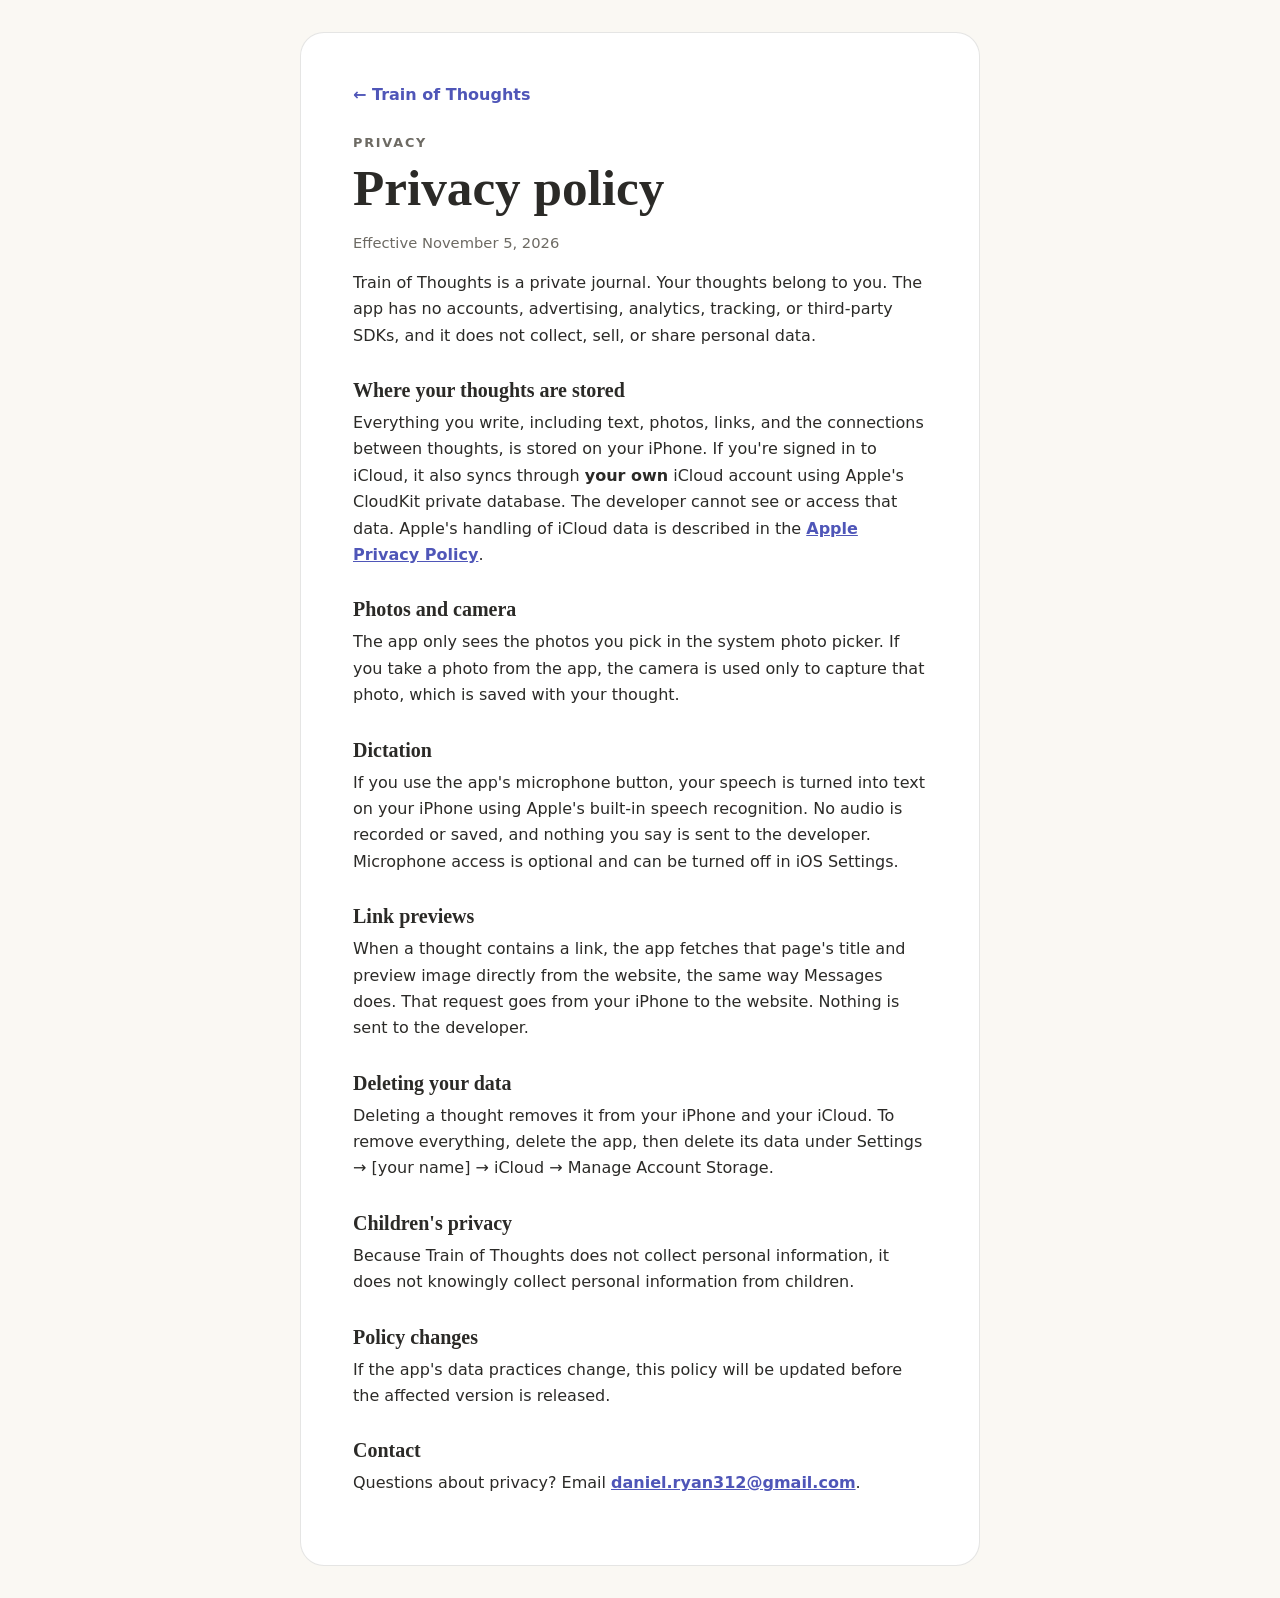
==== privacy.html @ 3e5318fe "Privacy policy and support pages for Train of Thoughts Co-Authored-By: Claude Opus 5.5 <noreply@anth" ====
<!doctype html>
<html lang="en">
  <head>
    <meta charset="utf-8" />
    <meta name="viewport" content="width=device-width, initial-scale=1" />
    <meta name="theme-color" content="#faf8f3" />
    <title>Privacy Policy · Train of Thoughts</title>
    <link rel="stylesheet" href="styles.css" />
  </head>
  <body>
    <main class="card document">
      <a class="back" href="index.html">← Train of Thoughts</a>
      <p class="eyebrow">Privacy</p>
      <h1>Privacy policy</h1>
      <p class="updated">Effective November 5, 2026</p>

      <p>Train of Thoughts is a private journal. Your thoughts belong to you. The app has no accounts, advertising, analytics, tracking, or third-party SDKs, and it does not collect, sell, or share personal data.</p>

      <h2>Where your thoughts are stored</h2>
      <p>Everything you write, including text, photos, links, and the connections between thoughts, is stored on your iPhone. If you're signed in to iCloud, it also syncs through <strong>your own</strong> iCloud account using Apple's CloudKit private database. The developer cannot see or access that data. Apple's handling of iCloud data is described in the <a href="https://www.apple.com/legal/privacy/">Apple Privacy Policy</a>.</p>

      <h2>Photos and camera</h2>
      <p>The app only sees the photos you pick in the system photo picker. If you take a photo from the app, the camera is used only to capture that photo, which is saved with your thought.</p>

      <h2>Dictation</h2>
      <p>If you use the app's microphone button, your speech is turned into text on your iPhone using Apple's built-in speech recognition. No audio is recorded or saved, and nothing you say is sent to the developer. Microphone access is optional and can be turned off in iOS Settings.</p>

      <h2>Link previews</h2>
      <p>When a thought contains a link, the app fetches that page's title and preview image directly from the website, the same way Messages does. That request goes from your iPhone to the website. Nothing is sent to the developer.</p>

      <h2>Deleting your data</h2>
      <p>Deleting a thought removes it from your iPhone and your iCloud. To remove everything, delete the app, then delete its data under Settings → [your name] → iCloud → Manage Account Storage.</p>

      <h2>Children's privacy</h2>
      <p>Because Train of Thoughts does not collect personal information, it does not knowingly collect personal information from children.</p>

      <h2>Policy changes</h2>
      <p>If the app's data practices change, this policy will be updated before the affected version is released.</p>

      <h2>Contact</h2>
      <p>Questions about privacy? Email <a href="mailto:daniel.ryan312@gmail.com">daniel.ryan312@gmail.com</a>.</p>
    </main>
  </body>
</html>
---- styles.css ----
:root {
  color-scheme: light dark;
  --paper: #faf8f3;
  --card: #ffffff;
  --ink: #2b2a27;
  --muted: #6d6a63;
  --line: rgba(43, 42, 39, .12);
  --accent: #4f56b8;
  font-family: system-ui, -apple-system, "Helvetica Neue", sans-serif;
  color: var(--ink);
  background: var(--paper);
}

@media (prefers-color-scheme: dark) {
  :root {
    --paper: #171614;
    --card: #23211e;
    --ink: #f1eee8;
    --muted: #a9a49b;
    --line: rgba(241, 238, 232, .14);
    --accent: #a3a8f5;
  }
}

* { box-sizing: border-box; }

body {
  min-height: 100vh;
  margin: 0;
  padding: 32px 18px;
  display: grid;
  place-items: center;
  background: var(--paper);
}

.card {
  width: min(100%, 680px);
  padding: clamp(26px, 6vw, 52px);
  background: var(--card);
  border: 1px solid var(--line);
  border-radius: 24px;
}

.home { text-align: center; }
.beads { display: flex; flex-direction: column; align-items: center; margin: 0 auto 22px; }
.beads span { width: 14px; height: 14px; border-radius: 50%; background: var(--accent); opacity: .55; }
.beads span:last-child { opacity: 1; }
.beads i { width: 2px; height: 16px; background: var(--accent); opacity: .3; }

h1, h2, p { margin-top: 0; }
h1, h2 { font-family: "New York", Georgia, serif; font-weight: 600; }
h1 { margin-bottom: 16px; font-size: clamp(2rem, 7vw, 3.2rem); line-height: 1.05; }
h2 { margin: 30px 0 8px; font-size: 1.25rem; }
p, li { font-size: 1rem; line-height: 1.65; }
ul { padding-left: 1.3rem; }
li + li { margin-top: 8px; }
a { color: var(--accent); font-weight: 600; }

.eyebrow { margin-bottom: 8px; text-transform: uppercase; letter-spacing: .14em; font-size: .8rem; font-weight: 700; color: var(--muted); }
.lede { font-size: 1.12rem; color: var(--muted); }
.updated, .fineprint { color: var(--muted); font-size: .92rem; }
.back { display: inline-block; margin-bottom: 28px; text-decoration: none; }

nav { display: flex; flex-wrap: wrap; justify-content: center; gap: 12px; margin-top: 28px; }
.button {
  display: inline-block;
  padding: 11px 20px;
  border-radius: 999px;
  color: #fff;
  background: var(--accent);
  text-decoration: none;
}
.button.secondary { color: var(--accent); background: transparent; border: 1px solid var(--accent); }
.button:focus-visible { outline: 3px solid var(--accent); outline-offset: 3px; }

@media (prefers-color-scheme: dark) {
  .button:not(.secondary) { color: #171614; }
}

@media (max-width: 480px) {
  body { padding: 14px; align-items: start; }
  .card { padding: 26px 22px; border-radius: 20px; }
}
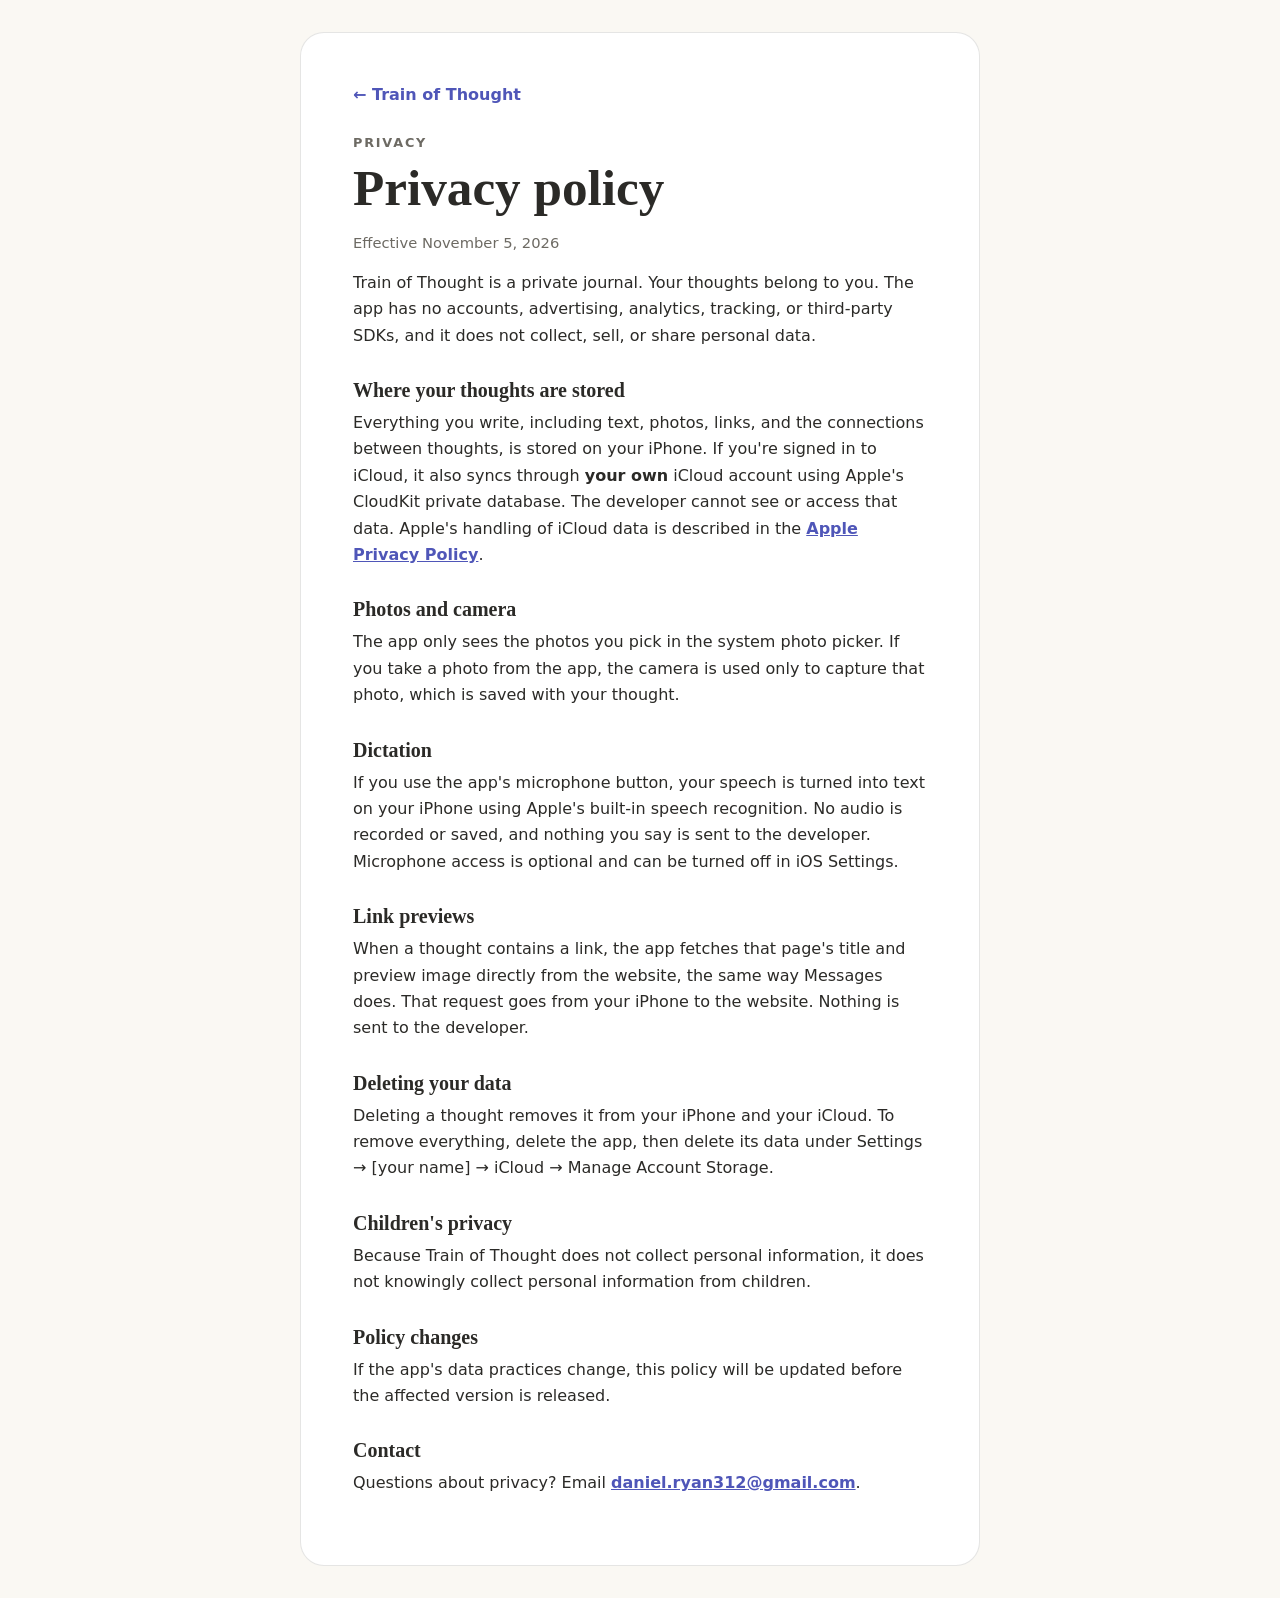
==== commit 7bf79a48: "Use the App Store name: Train of Thought Co-Authored-By: Claude Opus 5.5 <noreply@anthropic.com>" ====
--- a/privacy.html
+++ b/privacy.html
@@ -4,17 +4,17 @@
     <meta charset="utf-8" />
     <meta name="viewport" content="width=device-width, initial-scale=1" />
     <meta name="theme-color" content="#faf8f3" />
-    <title>Privacy Policy · Train of Thoughts</title>
+    <title>Privacy Policy · Train of Thought</title>
     <link rel="stylesheet" href="styles.css" />
   </head>
   <body>
     <main class="card document">
-      <a class="back" href="index.html">← Train of Thoughts</a>
+      <a class="back" href="index.html">← Train of Thought</a>
       <p class="eyebrow">Privacy</p>
       <h1>Privacy policy</h1>
       <p class="updated">Effective November 5, 2026</p>
 
-      <p>Train of Thoughts is a private journal. Your thoughts belong to you. The app has no accounts, advertising, analytics, tracking, or third-party SDKs, and it does not collect, sell, or share personal data.</p>
+      <p>Train of Thought is a private journal. Your thoughts belong to you. The app has no accounts, advertising, analytics, tracking, or third-party SDKs, and it does not collect, sell, or share personal data.</p>
 
       <h2>Where your thoughts are stored</h2>
       <p>Everything you write, including text, photos, links, and the connections between thoughts, is stored on your iPhone. If you're signed in to iCloud, it also syncs through <strong>your own</strong> iCloud account using Apple's CloudKit private database. The developer cannot see or access that data. Apple's handling of iCloud data is described in the <a href="https://www.apple.com/legal/privacy/">Apple Privacy Policy</a>.</p>
@@ -32,7 +32,7 @@
       <p>Deleting a thought removes it from your iPhone and your iCloud. To remove everything, delete the app, then delete its data under Settings → [your name] → iCloud → Manage Account Storage.</p>
 
       <h2>Children's privacy</h2>
-      <p>Because Train of Thoughts does not collect personal information, it does not knowingly collect personal information from children.</p>
+      <p>Because Train of Thought does not collect personal information, it does not knowingly collect personal information from children.</p>
 
       <h2>Policy changes</h2>
       <p>If the app's data practices change, this policy will be updated before the affected version is released.</p>
